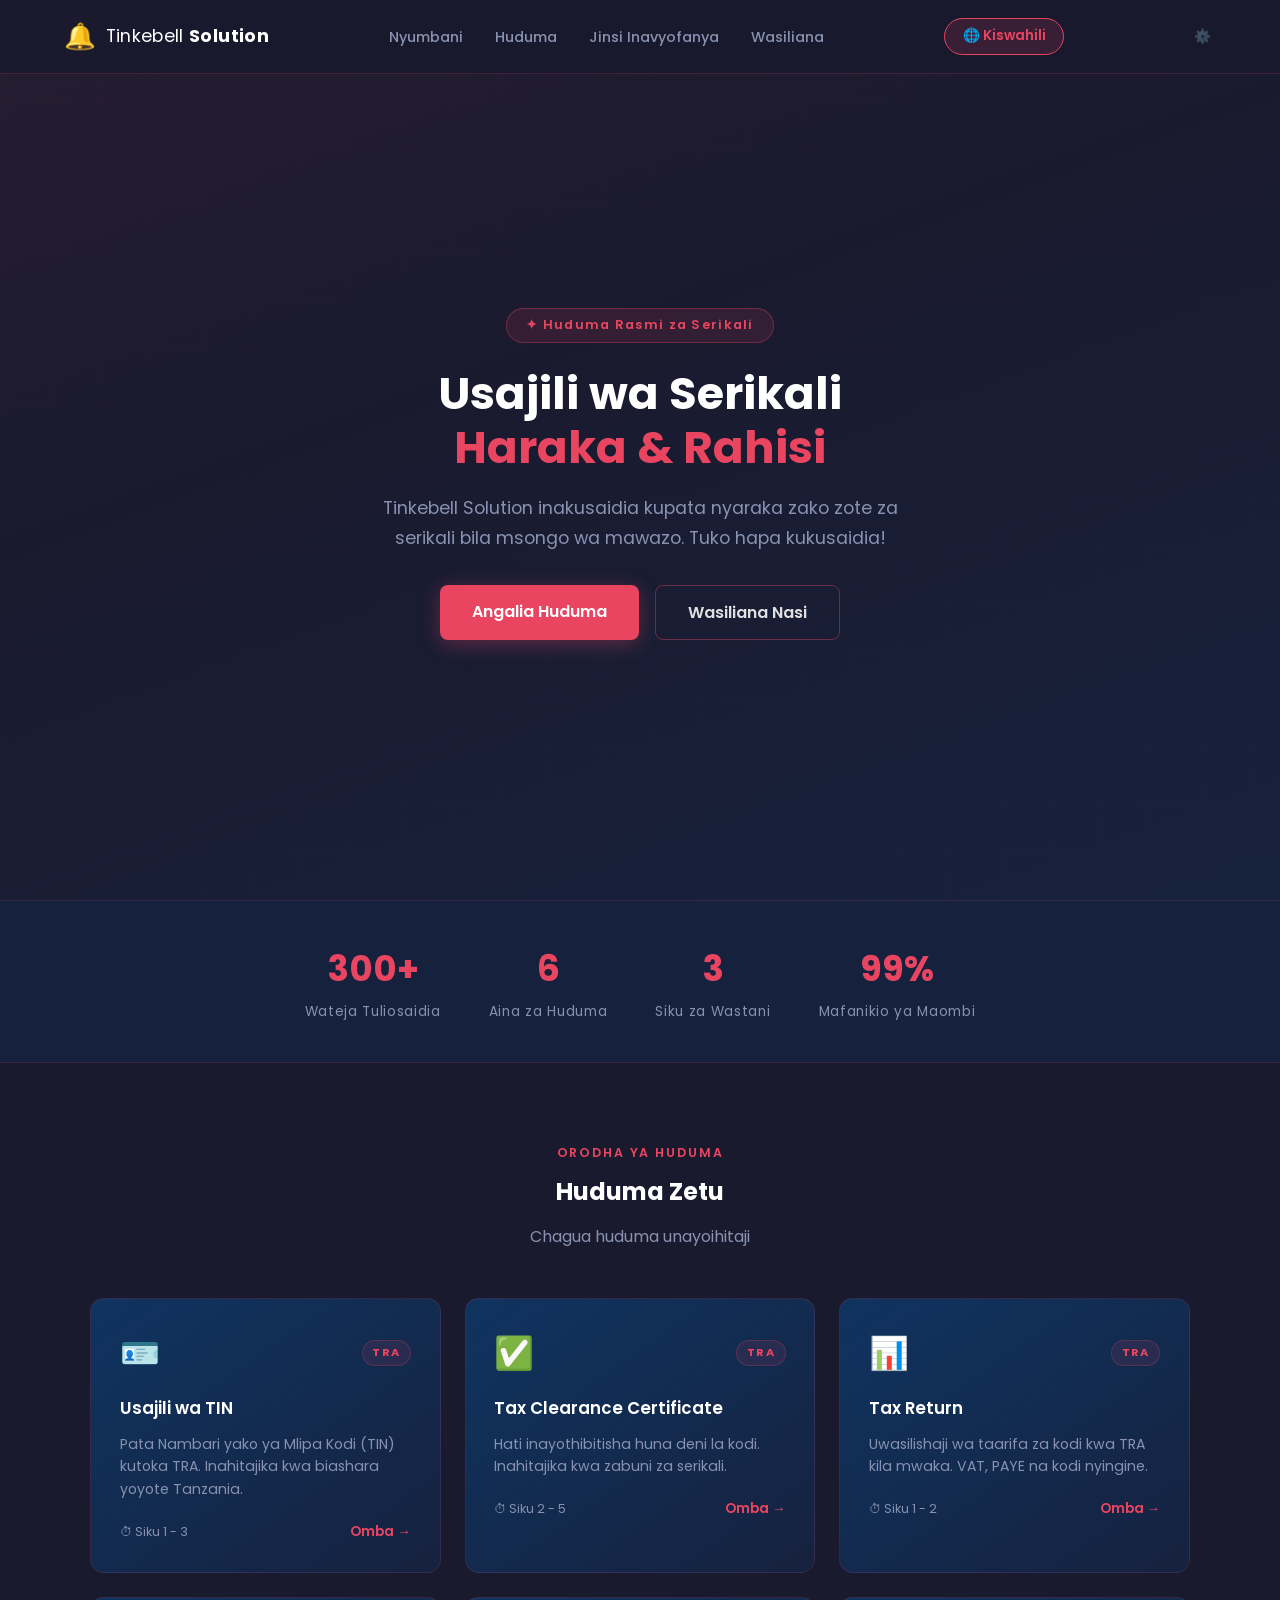
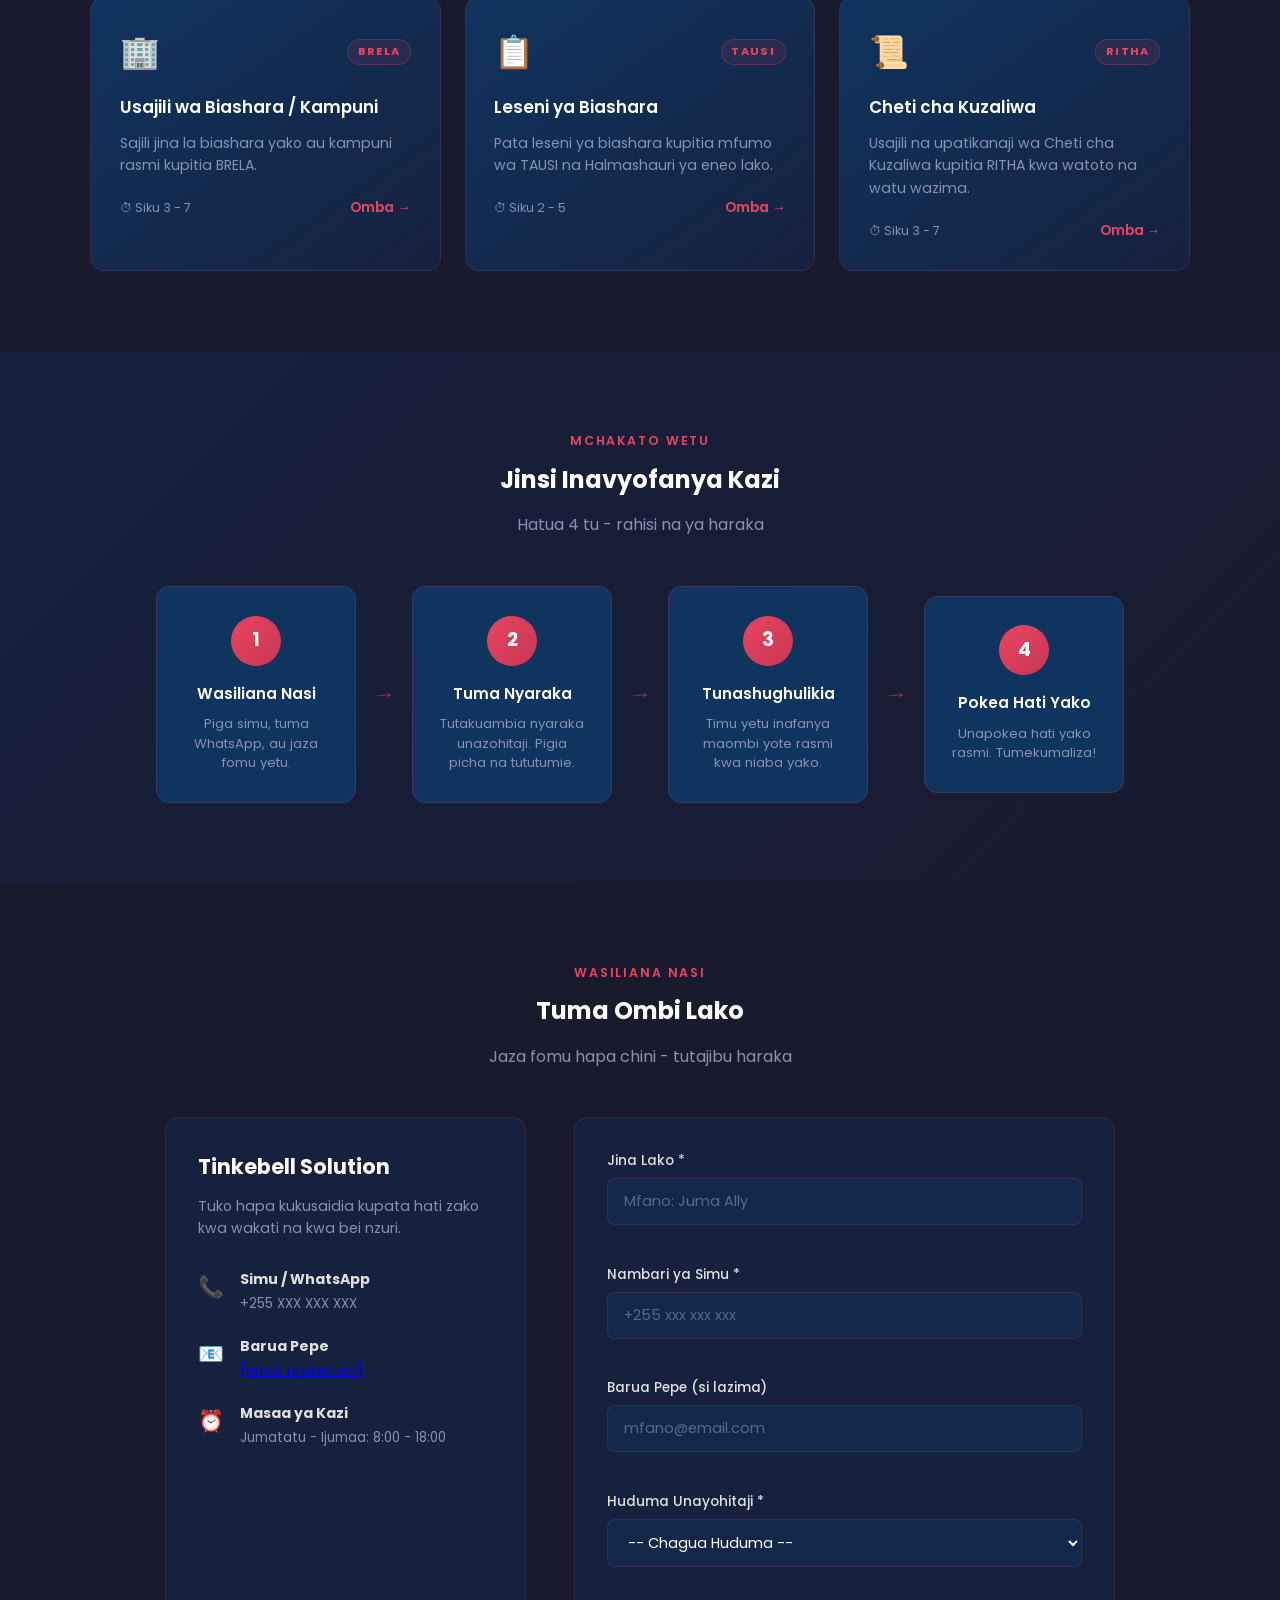
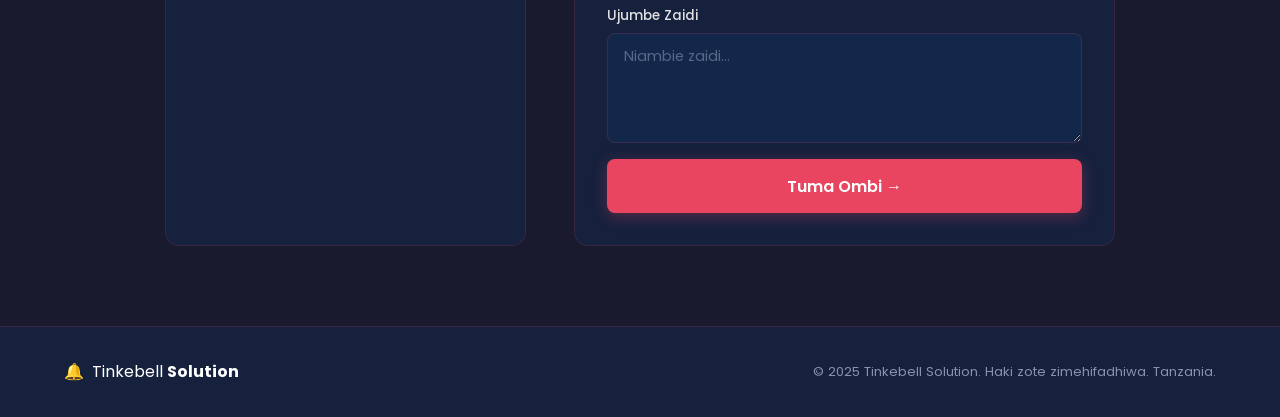
==== index.html @ 5e6b2fd1 "Tinkebell solution" ====
<!DOCTYPE html>
<html lang="sw">
<head>
<meta charset="UTF-8" />
<meta name="viewport" content="width=device-width, initial-scale=1.0" />
<title>Tinkebell Solution</title>

  <!-- Google Fonts - Fonts nzuri kutoka internet -->
  <link href="https://fonts.googleapis.com/css2?family=Poppins:wght@300;400;600;700&display=swap" rel="stylesheet" />

  <link rel="stylesheet" href="style.css" />
</head>
<body>

  <nav class="navbar">

    <div class="logo">
      <span class="logo-icon">🔔</span>
      <span class="logo-text">Tinkebell <strong>Solution</strong></span>
    </div>

    <ul class="nav-links">
      <li><a href="#home"     data-key="nav_home">Nyumbani</a></li>
      <li><a href="#services" data-key="nav_services">Huduma</a></li>
      <li><a href="#how"      data-key="nav_how">Jinsi Inavyofanya</a></li>
      <li><a href="#contact"  data-key="nav_contact">Wasiliana</a></li>
    </ul>

    <!-- Kitufe cha kubadilisha lugha Swahili / English -->
    <button class="lang-btn" id="langToggle" onclick="badilishaLugha()">
      🌐 Kiswahili
    </button>

    <!--
      Kiungo cha Admin
    -->
    <a href="admin/admin.html" class="admin-link" title="Admin">
      ⚙️
    </a>

  </nav>
  <!-- ================================================
       SEHEMU YA 2: HERO (Sehemu kuu ya juu - karibu)
  ================================================ -->
  <section class="hero" id="home">

    <p class="hero-badge" data-key="hero_badge">✦ Huduma Rasmi za Serikali</p>

    <h1 class="hero-title">
      <span data-key="hero_title1">Usajili wa Serikali</span><br />
      <span class="highlight" data-key="hero_title2">Haraka &amp; Rahisi</span>
    </h1>

    <p class="hero-desc" data-key="hero_desc">
      Tinkebell Solution inakusaidia kupata nyaraka zako zote za serikali
      bila msongo wa mawazo. Tuko hapa kukusaidia!
    </p>

    <div class="hero-buttons">
      <a href="#services" class="btn-main"    data-key="hero_btn1">Angalia Huduma</a>
      <a href="#contact"  class="btn-outline" data-key="hero_btn2">Wasiliana Nasi</a>
    </div>

  </section>


  <!-- ================================================
       SEHEMU YA 3: TAKWIMU (Nambari za uzoefu)
  ================================================ -->
  <div class="stats-bar">

    <div class="stat-item">
      <span class="stat-number">300+</span>
      <span class="stat-label" data-key="stat1">Wateja Tuliosaidia</span>
    </div>

    <div class="stat-item">
      <span class="stat-number">6</span>
      <span class="stat-label" data-key="stat2">Aina za Huduma</span>
    </div>

    <div class="stat-item">
      <span class="stat-number">3</span>
      <span class="stat-label" data-key="stat3">Siku za Wastani</span>
    </div>

    <div class="stat-item">
      <span class="stat-number">99%</span>
      <span class="stat-label" data-key="stat4">Mafanikio ya Maombi</span>
    </div>

  </div>


  <!-- ================================================
       SEHEMU YA 4: HUDUMA (Kadi 6 za huduma)
  ================================================ -->
  <section class="services-section" id="services">

    <!-- Kichwa cha sehemu -->
    <div class="section-header">
      <p class="section-tag"   data-key="services_tag">Orodha ya Huduma</p>
      <h2 class="section-title" data-key="services_title">Huduma Zetu</h2>
      <p class="section-sub"   data-key="services_sub">Chagua huduma unayoihitaji</p>
    </div>

    <!-- Gridi: Kadi 6 zinapanga katika safu -->
    <div class="cards-grid">

      <!-- KADI 1: TIN -->
      <div class="service-card">
        <div class="card-top">
          <span class="card-emoji">🪪</span>
          <span class="card-agency">TRA</span>
        </div>
        <h3 class="card-title" data-key="s1_title">Usajili wa TIN</h3>
        <p class="card-desc"   data-key="s1_desc">
          Pata Nambari yako ya Mlipa Kodi (TIN) kutoka TRA.
          Inahitajika kwa biashara yoyote Tanzania.
        </p>
        <div class="card-footer">
          <span class="card-time" data-key="s1_time">⏱ Siku 1 - 3</span>
          <a href="#contact" class="card-link" data-key="apply">Omba →</a>
        </div>
      </div>

      <!-- KADI 2: Tax Clearance -->
      <div class="service-card">
        <div class="card-top">
          <span class="card-emoji">✅</span>
          <span class="card-agency">TRA</span>
        </div>
        <h3 class="card-title" data-key="s2_title">Tax Clearance Certificate</h3>
        <p class="card-desc"   data-key="s2_desc">
          Hati inayothibitisha huna deni la kodi. Inahitajika
          kwa zabuni za serikali.
        </p>
        <div class="card-footer">
          <span class="card-time" data-key="s2_time">⏱ Siku 2 - 5</span>
          <a href="#contact" class="card-link" data-key="apply">Omba →</a>
        </div>
      </div>

      <!-- KADI 3: Tax Return -->
      <div class="service-card">
        <div class="card-top">
          <span class="card-emoji">📊</span>
          <span class="card-agency">TRA</span>
        </div>
        <h3 class="card-title" data-key="s3_title">Tax Return</h3>
        <p class="card-desc"   data-key="s3_desc">
          Uwasilishaji wa taarifa za kodi kwa TRA kila mwaka.
          VAT, PAYE na kodi nyingine.
        </p>
        <div class="card-footer">
          <span class="card-time" data-key="s3_time">⏱ Siku 1 - 2</span>
          <a href="#contact" class="card-link" data-key="apply">Omba →</a>
        </div>
      </div>

      <!-- KADI 4: BRELA -->
      <div class="service-card">
        <div class="card-top">
          <span class="card-emoji">🏢</span>
          <span class="card-agency">BRELA</span>
        </div>
        <h3 class="card-title" data-key="s4_title">Usajili wa Biashara / Kampuni</h3>
        <p class="card-desc"   data-key="s4_desc">
          Sajili jina la biashara yako au kampuni rasmi
          kupitia BRELA.
        </p>
        <div class="card-footer">
          <span class="card-time" data-key="s4_time">⏱ Siku 3 - 7</span>
          <a href="#contact" class="card-link" data-key="apply">Omba →</a>
        </div>
      </div>

      <!-- KADI 5: TAUSI -->
      <div class="service-card">
        <div class="card-top">
          <span class="card-emoji">📋</span>
          <span class="card-agency">TAUSI</span>
        </div>
        <h3 class="card-title" data-key="s5_title">Leseni ya Biashara</h3>
        <p class="card-desc"   data-key="s5_desc">
          Pata leseni ya biashara kupitia mfumo wa TAUSI
          na Halmashauri ya eneo lako.
        </p>
        <div class="card-footer">
          <span class="card-time" data-key="s5_time">⏱ Siku 2 - 5</span>
          <a href="#contact" class="card-link" data-key="apply">Omba →</a>
        </div>
      </div>

      <!-- KADI 6: RITHA -->
      <div class="service-card">
        <div class="card-top">
          <span class="card-emoji">📜</span>
          <span class="card-agency">RITHA</span>
        </div>
        <h3 class="card-title" data-key="s6_title">Cheti cha Kuzaliwa</h3>
        <p class="card-desc"   data-key="s6_desc">
          Usajili na upatikanaji wa Cheti cha Kuzaliwa
          kupitia RITHA kwa watoto na watu wazima.
        </p>
        <div class="card-footer">
          <span class="card-time" data-key="s6_time">⏱ Siku 3 - 7</span>
          <a href="#contact" class="card-link" data-key="apply">Omba →</a>
        </div>
      </div>

    </div>
    <!-- /GRIDI -->

  </section>
  <!-- ================================================
       SEHEMU YA 5: JINSI INAVYOFANYA KAZI (Hatua 4)
  ================================================ -->
  <section class="how-section" id="how">

    <div class="section-header">
      <p class="section-tag"    data-key="how_tag">Mchakato Wetu</p>
      <h2 class="section-title" data-key="how_title">Jinsi Inavyofanya Kazi</h2>
      <p class="section-sub"    data-key="how_sub">Hatua 4 tu - rahisi na ya haraka</p>
    </div>

    <!-- Hatua 4 zinaonyeshwa kwa mstari -->
    <div class="steps-grid">

      <div class="step-box">
        <div class="step-number">1</div>
        <h4 data-key="step1_title">Wasiliana Nasi</h4>
        <p  data-key="step1_desc">Piga simu, tuma WhatsApp, au jaza fomu yetu.</p>
      </div>

      <div class="step-arrow">→</div>

      <div class="step-box">
        <div class="step-number">2</div>
        <h4 data-key="step2_title">Tuma Nyaraka</h4>
        <p  data-key="step2_desc">Tutakuambia nyaraka unazohitaji. Pigia picha na tututumie.</p>
      </div>

      <div class="step-arrow">→</div>

      <div class="step-box">
        <div class="step-number">3</div>
        <h4 data-key="step3_title">Tunashughulikia</h4>
        <p  data-key="step3_desc">Timu yetu inafanya maombi yote rasmi kwa niaba yako.</p>
      </div>

      <div class="step-arrow">→</div>

      <div class="step-box">
        <div class="step-number">4</div>
        <h4 data-key="step4_title">Pokea Hati Yako</h4>
        <p  data-key="step4_desc">Unapokea hati yako rasmi. Tumekumaliza!</p>
      </div>

    </div>

  </section>
  <!-- ================================================
       SEHEMU YA 6: FOMU YA MAWASILIANO
       onsubmit - inaita function ya JavaScript
  ================================================ -->
  <section class="contact-section" id="contact">

    <div class="section-header">
      <p class="section-tag"    data-key="contact_tag">Wasiliana Nasi</p>
      <h2 class="section-title" data-key="contact_title">Tuma Ombi Lako</h2>
      <p class="section-sub"    data-key="contact_sub">Jaza fomu hapa chini - tutajibu haraka</p>
    </div>

    <div class="contact-wrapper">

      <!-- Taarifa za kampuni - upande wa kushoto -->
      <div class="contact-info">
        <h3 data-key="info_title">Tinkebell Solution</h3>
        <p  data-key="info_desc">Tuko hapa kukusaidia kupata hati zako kwa wakati na kwa bei nzuri.</p>

        <div class="info-item">
          <span class="info-icon">📞</span>
          <div>
            <strong data-key="phone_label">Simu / WhatsApp</strong>
            <p>+255 XXX XXX XXX</p>
          </div>
        </div>

        <div class="info-item">
          <span class="info-icon">📧</span>
          <div>
            <strong data-key="email_label">Barua Pepe</strong>
            <p><a href="/cdn-cgi/l/email-protection" class="__cf_email__" data-cfemail="f49d9a929bb4809d9a9f9196919898da979bda808e">[email&#160;protected]</a></p>
          </div>
        </div>

        <div class="info-item">
          <span class="info-icon">⏰</span>
          <div>
            <strong data-key="hours_label">Masaa ya Kazi</strong>
            <p data-key="hours_val">Jumatatu - Ijumaa: 8:00 - 18:00</p>
          </div>
        </div>

      </div>

      <form class="contact-form" id="contactForm" onsubmit="thibitishaFormu(event)">

        <!-- FIELD: Jina -->
        <div class="form-group">
          <label for="jina" data-key="form_name">Jina Lako *</label>
          <input type="text" id="jina" placeholder="Mfano: Juma Ally" />
          <!-- Span hii inaonyesha kosa kama jina halijajazwa -->
          <span class="error-msg" id="jina-error"></span>
        </div>

        <!-- FIELD: Simu -->
        <div class="form-group">
          <label for="simu" data-key="form_phone">Nambari ya Simu *</label>
          <input type="text" id="simu" placeholder="+255 xxx xxx xxx" />
          <span class="error-msg" id="simu-error"></span>
        </div>

        <!-- FIELD: Barua Pepe -->
        <div class="form-group">
          <label for="email" data-key="form_email">Barua Pepe (si lazima)</label>
          <input type="email" id="email" placeholder="mfano@email.com" />
          <span class="error-msg" id="email-error"></span>
        </div>

        <!-- FIELD: Chaguo la Huduma -->
        <div class="form-group">
          <label for="huduma" data-key="form_service">Huduma Unayohitaji *</label>
          <select id="huduma">
            <option value=""         data-key="form_select">-- Chagua Huduma --</option>
            <option value="tin"      data-key="opt1">Usajili wa TIN (TRA)</option>
            <option value="clear"    data-key="opt2">Tax Clearance Certificate</option>
            <option value="return"   data-key="opt3">Tax Return</option>
            <option value="brela"    data-key="opt4">Usajili wa Biashara (BRELA)</option>
            <option value="leseni"   data-key="opt5">Leseni ya Biashara (TAUSI)</option>
            <option value="kuzaliwa" data-key="opt6">Cheti cha Kuzaliwa (RITHA)</option>
          </select>
          <span class="error-msg" id="huduma-error"></span>
        </div>

        <!-- FIELD: Ujumbe zaidi (si lazima) -->
        <div class="form-group">
          <label for="ujumbe" data-key="form_msg">Ujumbe Zaidi</label>
          <textarea id="ujumbe" rows="4" placeholder="Niambie zaidi..."></textarea>
        </div>

        <!-- Kitufe cha kutuma -->
        <button type="submit" class="btn-submit" id="submitBtn" data-key="form_submit">
          Tuma Ombi →
        </button>

        <!-- Ujumbe wa mafanikio - unaonekana baada ya kutuma fomu vizuri -->
        <div class="success-msg" id="successMsg">
          <span>✅</span>
          <span data-key="success_msg">Asante! Tutawasiliana nawe hivi karibuni.</span>
        </div>

      </form>

    </div>

  </section>
  <!-- ================================================
       SEHEMU YA 7: FOOTER (Mwisho wa ukurasa)
  ================================================ -->
  <footer class="footer">

    <div class="footer-logo">
      <span>🔔</span>
      <span>Tinkebell <strong>Solution</strong></span>
    </div>

    <p class="footer-copy" data-key="footer_copy">
      © 2025 Tinkebell Solution. Haki zote zimehifadhiwa. Tanzania.
    </p>

  </footer>

  <script src="script.js"></script>

</body>
</html>
---- style.css ----
/* ------------------------------------------------
   SEHEMU 1: MIPANGILIO YA MSINGI (CSS Variables)
   Tunahifadhi rangi zetu hapa ili tunapo badilisha
   rangi moja, inabadilika kila mahali.
------------------------------------------------ */
:root {
  /* Rangi kuu za kampuni */
  --rangi-kuu:     #1a1a2e;   /* Navy nyeusi - background kuu */
  --rangi-kati:    #16213e;   /* Navy ya kati - maeneo mengine */
  --rangi-mwanga:  #0f3460;   /* Navy ya bluu - kadi na vitu */
  --rangi-dhahabu: #e94560;   /* Nyekundu-waridi - msisitizo/accent */
  --rangi-gold:    #f5a623;   /* Manjano dhahabu - highlights */
  --rangi-text:    #e0e0e0;   /* Kijivu-nyeupe - maandishi ya kawaida */
  --rangi-gray:    #8892b0;   /* Kijivu - maandishi ya sekondari */
  --rangi-white:   #ffffff;   /* Nyeupe kamili */

  /* Ukubwa wa fonti */
  --font-kubwa:  2.8rem;
  --font-kati:   1.5rem;
  --font-kawaida: 1rem;
  --font-ndogo:  0.85rem;
}
/* ------------------------------------------------
   SEHEMU 2: RESET 
------------------------------------------------ */
* {
  margin: 0;           
  padding: 0;        
  box-sizing: border-box; 
}

html {
  scroll-behavior: smooth;
}

body {
  font-family: 'Poppins', sans-serif; /* Font iliyoletwa kutoka Google */
  background-color: var(--rangi-kuu); /* Background nyeusi */
  color: var(--rangi-text);           /* Rangi ya maandishi */
  line-height: 1.6;                   /* Nafasi kati ya mistari */

  background-image:
    linear-gradient(rgba(233,69,96,0.03) 1px, transparent 1px),
    linear-gradient(90deg, rgba(233,69,96,0.03) 1px, transparent 1px);
  background-size: 50px 50px; /* Ukubwa wa gridi */
}

.navbar {
  position: fixed;    /* Inabaki sehemu moja - haifuati scroll */
  top: 0;             /* Juu kabisa */
  left: 0;
  right: 0;
  z-index: 1000;      /* Inakuwa juu ya vitu vingine vyote */

  display: flex;               /* Panga vitu kwa mstari mmoja */
  align-items: center;         /* Panga kati kwa wima */
  justify-content: space-between; /* Weka nafasi kati ya vitu */

  padding: 1rem 5%;            /* Nafasi ndani: juu/chini 1rem, pande 5% */
  background: rgba(26, 26, 46, 0.92); /* Background nusu-wazi */
  backdrop-filter: blur(12px); /* Ukungu nyuma ya navbar */
  border-bottom: 1px solid rgba(233,69,96,0.2); /* Mstari mwembamba chini */
}

/* Nembo - jina la kampuni */
.logo {
  display: flex;
  align-items: center;
  gap: 0.6rem;        /* Nafasi kati ya icon na maandishi */
}

.logo-icon {
  font-size: 1.6rem;
}

.logo-text {
  font-size: 1.1rem;
  color: var(--rangi-white);
  letter-spacing: 0.02em; /* Nafasi kidogo kati ya herufi */
}

/* Viungo vya navbar */
.nav-links {
  display: flex;
  list-style: none;  /* Futa alama za bullet */
  gap: 2rem;
}

.nav-links a {
  text-decoration: none;         /* Futa mstari chini ya viungo */
  color: var(--rangi-gray);
  font-size: 0.9rem;
  font-weight: 500;
  transition: color 0.3s ease;  /* Mabadiliko ya rangi polepole */
}

/* Wakati mtumiaji anaweka mkono juu ya kiungo */
.nav-links a:hover {
  color: var(--rangi-dhahabu);
}

/* Kitufe cha kubadilisha lugha */
.lang-btn {
  background: rgba(233,69,96,0.15); /* Background nyekundu hafifu */
  border: 1.5px solid var(--rangi-dhahabu);
  color: var(--rangi-dhahabu);
  padding: 0.45rem 1.1rem;
  border-radius: 20px;            /* Mviringo - inaonekana kama kitufe */
  cursor: pointer;                /* Mkono wa kubonyeza */
  font-size: 0.85rem;
  font-family: 'Poppins', sans-serif;
  font-weight: 600;
  transition: all 0.3s ease;
}

.lang-btn:hover {
  background: var(--rangi-dhahabu);
  color: var(--rangi-kuu);
}
/* ------------------------------------------------
   SEHEMU 4: HERO (Sehemu kuu ya juu)
------------------------------------------------ */
.hero {
  min-height: 100vh; /* Angalau urefu kamili wa skrini */
  display: flex;
  flex-direction: column;  /* Panga vitu chini kwa chini */
  align-items: center;     /* Kati kwa usawa */
  justify-content: center; /* Kati kwa wima */
  text-align: center;
  padding: 7rem 5% 4rem;  /* Juu zaidi (7rem) kwa sababu ya navbar */

  /* Gradient ya nyuma - kutoka juu kwenda chini */
  background: linear-gradient(
    160deg,
    rgba(233,69,96,0.06) 0%,
    var(--rangi-kuu) 40%,
    rgba(15,52,96,0.3) 100%
  );
}

/* Lebo ndogo ya juu */
.hero-badge {
  display: inline-block;
  background: rgba(233,69,96,0.12);
  border: 1px solid rgba(233,69,96,0.35);
  color: var(--rangi-dhahabu);
  padding: 0.4rem 1.2rem;
  border-radius: 999px;   /* Duara kamili - kama capsule */
  font-size: 0.8rem;
  font-weight: 600;
  letter-spacing: 0.1em;
  margin-bottom: 1.5rem;
}

/* Kichwa kikubwa */
.hero-title {
  font-size: var(--font-kubwa);
  font-weight: 700;
  line-height: 1.2;
  color: var(--rangi-white);
  margin-bottom: 1.2rem;
}

/* Maneno yenye rangi maalum (Haraka & Rahisi) */
.highlight {
  color: var(--rangi-dhahabu);
}

/* Maelezo mafupi chini ya kichwa */
.hero-desc {
  font-size: 1.1rem;
  color: var(--rangi-gray);
  max-width: 560px;       /* Usipite upana huu */
  margin-bottom: 2rem;
  line-height: 1.7;
}

/* Sanduku la vitufe viwili */
.hero-buttons {
  display: flex;
  gap: 1rem;
  flex-wrap: wrap;         /* Vitufe vipande tofauti kwenye simu ndogo */
  justify-content: center;
}

/* Kitufe kikuu - chenye rangi */
.btn-main {
  background: var(--rangi-dhahabu);
  color: var(--rangi-white);
  padding: 0.85rem 2rem;
  border-radius: 8px;
  text-decoration: none;
  font-weight: 600;
  font-size: 1rem;
  transition: all 0.3s ease;
  box-shadow: 0 4px 20px rgba(233,69,96,0.35);
}

.btn-main:hover {
  transform: translateY(-2px); /* Kitufe kinainuka kidogo */
  box-shadow: 0 8px 25px rgba(233,69,96,0.5);
}

/* Kitufe cha nje - hakina rangi ndani */
.btn-outline {
  background: transparent;
  color: var(--rangi-text);
  padding: 0.85rem 2rem;
  border-radius: 8px;
  text-decoration: none;
  font-weight: 600;
  font-size: 1rem;
  border: 1.5px solid rgba(233,69,96,0.4);
  transition: all 0.3s ease;
}

.btn-outline:hover {
  border-color: var(--rangi-dhahabu);
  color: var(--rangi-dhahabu);
}
/* ------------------------------------------------
   SEHEMU 5: STATS BAR (Ukanda wa nambari)
------------------------------------------------ */
.stats-bar {
  display: flex;
  justify-content: center;
  flex-wrap: wrap;
  gap: 3rem;
  padding: 2.5rem 5%;
  background: var(--rangi-kati);
  border-top: 1px solid rgba(233,69,96,0.15);
  border-bottom: 1px solid rgba(233,69,96,0.15);
}

.stat-item {
  text-align: center;
}

/* Nambari kubwa */
.stat-number {
  display: block;        /* Chukua mstari wake mwenyewe */
  font-size: 2.2rem;
  font-weight: 700;
  color: var(--rangi-dhahabu);
}

/* Maandishi chini ya nambari */
.stat-label {
  display: block;
  font-size: var(--font-ndogo);
  color: var(--rangi-gray);
  letter-spacing: 0.05em;
  margin-top: 0.2rem;
}
/* ------------------------------------------------
   SEHEMU 6: HUDUMA (Services Section)
------------------------------------------------ */
.services-section {
  padding: 5rem 5%;
  background: var(--rangi-kuu);
}

/* Kichwa cha kila sehemu */
.section-header {
  text-align: center;
  margin-bottom: 3rem;
}

/* Lebo ndogo ya rangi (mfano: "Orodha ya Huduma") */
.section-tag {
  font-size: 0.78rem;
  font-weight: 600;
  letter-spacing: 0.15em;
  color: var(--rangi-dhahabu);
  text-transform: uppercase; /* Herufi kubwa zote */
  margin-bottom: 0.6rem;
}

/* Kichwa kikubwa cha sehemu */
.section-title {
  font-size: var(--font-kati);
  font-weight: 700;
  color: var(--rangi-white);
  margin-bottom: 0.8rem;
}

/* Maelezo mafupi chini ya kichwa */
.section-sub {
  font-size: var(--font-kawaida);
  color: var(--rangi-gray);
}

/* Gridi ya kadi - zinapangwa kwa safu otomatiki */
.cards-grid {
  display: grid;
  /* auto-fill = jaza kadi nyingi iwezekanavyo
     minmax(280px, 1fr) = kila kadi angalau 280px, lakini ikua pamoja */
  grid-template-columns: repeat(auto-fill, minmax(280px, 1fr));
  gap: 1.5rem;              /* Nafasi kati ya kadi */
  max-width: 1100px;
  margin: 0 auto;           /* Kati ya ukurasa */
}

/* Kadi moja ya huduma */
.service-card {
  background: linear-gradient(145deg, var(--rangi-mwanga), var(--rangi-kati));
  border: 1px solid rgba(233,69,96,0.15);
  border-radius: 14px;
  padding: 1.8rem;
  transition: transform 0.3s ease, box-shadow 0.3s ease, border-color 0.3s ease;
  cursor: pointer;
}

/* Kadi inainuka wakati mkono unawekwa juu */
.service-card:hover {
  transform: translateY(-6px);
  box-shadow: 0 15px 40px rgba(0,0,0,0.4);
  border-color: rgba(233,69,96,0.4);
}

/* Sehemu ya juu ya kadi (emoji + jina la agency) */
.card-top {
  display: flex;
  align-items: center;
  justify-content: space-between;
  margin-bottom: 1rem;
}

.card-emoji {
  font-size: 2rem;
}

/* Jina la agency (TRA, BRELA, nk.) */
.card-agency {
  font-size: 0.7rem;
  font-weight: 700;
  letter-spacing: 0.12em;
  color: var(--rangi-dhahabu);
  background: rgba(233,69,96,0.1);
  border: 1px solid rgba(233,69,96,0.25);
  padding: 0.2rem 0.6rem;
  border-radius: 999px;
}

/* Jina la huduma */
.card-title {
  font-size: 1.05rem;
  font-weight: 600;
  color: var(--rangi-white);
  margin-bottom: 0.7rem;
}

/* Maelezo ya huduma */
.card-desc {
  font-size: 0.88rem;
  color: var(--rangi-gray);
  line-height: 1.6;
  margin-bottom: 1.3rem;
}

/* Sehemu ya chini ya kadi (muda + kiungo) */
.card-footer {
  display: flex;
  justify-content: space-between;
  align-items: center;
}

.card-time {
  font-size: 0.78rem;
  color: var(--rangi-gray);
}

/* Kiungo cha "Omba →" */
.card-link {
  text-decoration: none;
  color: var(--rangi-dhahabu);
  font-size: 0.85rem;
  font-weight: 600;
  transition: color 0.3s;
}

.card-link:hover {
  color: var(--rangi-white);
}
/* ------------------------------------------------
   SEHEMU 7: JINSI INAVYOFANYA KAZI (How It Works)
------------------------------------------------ */
.how-section {
  padding: 5rem 5%;
  /* Gradient tofauti kidogo ili iwe mwanga tofauti na sehemu nyingine */
  background: linear-gradient(135deg, var(--rangi-kati) 0%, var(--rangi-kuu) 100%);
}

/* Mstari wa hatua 4 */
.steps-grid {
  display: flex;
  align-items: center;
  justify-content: center;
  flex-wrap: wrap;   /* Kwenye simu ndogo zinashuka chini */
  gap: 1rem;
  max-width: 1000px;
  margin: 0 auto;
}

/* Kila sanduku la hatua */
.step-box {
  background: var(--rangi-mwanga);
  border: 1px solid rgba(233,69,96,0.2);
  border-radius: 14px;
  padding: 1.8rem 1.5rem;
  text-align: center;
  max-width: 200px;
  flex: 1;           /* Kila sanduku linachukua nafasi sawasawa */
  min-width: 150px;
}

/* Nambari ya hatua - mduara */
.step-number {
  width: 50px;
  height: 50px;
  border-radius: 50%;     /* Inafanya mduara */
  background: linear-gradient(135deg, var(--rangi-dhahabu), #c73652);
  color: var(--rangi-white);
  font-weight: 700;
  font-size: 1.2rem;
  display: flex;
  align-items: center;
  justify-content: center;
  margin: 0 auto 1rem;
}

.step-box h4 {
  font-size: 0.95rem;
  font-weight: 600;
  color: var(--rangi-white);
  margin-bottom: 0.5rem;
}

.step-box p {
  font-size: 0.82rem;
  color: var(--rangi-gray);
  line-height: 1.5;
}

/* Mishale kati ya hatua */
.step-arrow {
  font-size: 1.5rem;
  color: rgba(233,69,96,0.5);
  font-weight: 700;
}
/* ------------------------------------------------
   SEHEMU 8: FOMU YA MAWASILIANO
------------------------------------------------ */
.contact-section {
  padding: 5rem 5%;
  background: var(--rangi-kuu);
}

/* Sanduku linaloshikilia taarifa na fomu */
.contact-wrapper {
  display: grid;
  /* Mgawanyo wa gridi: 1fr na 1.5fr - fomu ni pana zaidi */
  grid-template-columns: 1fr 1.5fr;
  gap: 3rem;
  max-width: 950px;
  margin: 0 auto;
}

/* Upande wa kushoto - taarifa za kampuni */
.contact-info {
  background: var(--rangi-kati);
  border: 1px solid rgba(233,69,96,0.15);
  border-radius: 14px;
  padding: 2rem;
}

.contact-info h3 {
  font-size: 1.3rem;
  font-weight: 700;
  color: var(--rangi-white);
  margin-bottom: 0.7rem;
}

.contact-info > p {
  font-size: 0.88rem;
  color: var(--rangi-gray);
  line-height: 1.6;
  margin-bottom: 1.8rem;
}

/* Kila kipande cha taarifa (simu, email, nk.) */
.info-item {
  display: flex;
  gap: 1rem;
  align-items: flex-start;
  margin-bottom: 1.3rem;
}

.info-icon {
  font-size: 1.3rem;
  margin-top: 0.1rem;
}

.info-item strong {
  display: block;
  font-size: 0.88rem;
  color: var(--rangi-text);
  margin-bottom: 0.15rem;
}

.info-item p {
  font-size: 0.83rem;
  color: var(--rangi-gray);
}

/* ---- FOMU ---- */
.contact-form {
  background: var(--rangi-kati);
  border: 1px solid rgba(233,69,96,0.15);
  border-radius: 14px;
  padding: 2rem;
  display: flex;
  flex-direction: column;
  gap: 1rem;
}

/* Kila kikundi cha field (label + input + error) */
.form-group {
  display: flex;
  flex-direction: column;
  gap: 0.4rem;
}

/* Lebo za fomu */
.form-group label {
  font-size: 0.85rem;
  color: var(--rangi-text);
  font-weight: 500;
}

/* Input fields - text, email */
.form-group input,
.form-group select,
.form-group textarea {
  background: rgba(15, 52, 96, 0.4);  /* Background ya bluu hafifu */
  border: 1.5px solid rgba(233,69,96,0.18);
  border-radius: 8px;
  padding: 0.75rem 1rem;
  color: var(--rangi-white);
  font-family: 'Poppins', sans-serif;
  font-size: 0.9rem;
  outline: none;                       /* Futa mstari wa browser */
  transition: border-color 0.3s ease;
}

/* Placeholder (maandishi ya kuonyesha mfano) */
.form-group input::placeholder,
.form-group textarea::placeholder {
  color: rgba(136,146,176,0.6);
}

/* Rangi inabadilika mtumiaji anapobonyeza field */
.form-group input:focus,
.form-group select:focus,
.form-group textarea:focus {
  border-color: var(--rangi-dhahabu);
}

/* Select dropdown */
.form-group select option {
  background: var(--rangi-kati);
  color: var(--rangi-white);
}

/* Textarea - hakuna kunyoosha kwa usawa */
.form-group textarea {
  resize: vertical;
  min-height: 90px;
}

/* Maandishi ya kosa - nyekundu */
.error-msg {
  font-size: 0.78rem;
  color: #ff6b6b;   /* Nyekundu ya makosa */
  font-weight: 500;
  min-height: 1rem; /* Huhifadhi nafasi hata kama haionekani */
}

/* Kitufe cha kutuma fomu */
.btn-submit {
  background: var(--rangi-dhahabu);
  color: var(--rangi-white);
  border: none;
  padding: 0.9rem;
  border-radius: 8px;
  font-size: 1rem;
  font-family: 'Poppins', sans-serif;
  font-weight: 600;
  cursor: pointer;
  transition: all 0.3s ease;
  box-shadow: 0 4px 15px rgba(233,69,96,0.3);
}

.btn-submit:hover {
  transform: translateY(-2px);
  box-shadow: 0 8px 25px rgba(233,69,96,0.5);
}

/* Hali ya kitufe kinachofanya kazi */
.btn-submit:disabled {
  opacity: 0.7;
  cursor: not-allowed;
}

/* Ujumbe wa mafanikio - unaficha kwa default */
.success-msg {
  display: none;          /* Haionekani mpaka JS iionyeshe */
  align-items: center;
  gap: 0.7rem;
  background: rgba(34, 197, 94, 0.12); /* Kijani hafifu */
  border: 1px solid rgba(34, 197, 94, 0.3);
  border-radius: 8px;
  padding: 1rem;
  font-size: 0.9rem;
  color: #4ade80;         /* Kijani */
  font-weight: 500;
}

/* Wakati JS inabadilisha display kuwa flex */
.success-msg.inaonyesha {
  display: flex;
}

/* Field iliyokuwa na kosa - mstari mwekundu */
.field-kosa {
  border-color: #ff6b6b !important; /* !important inashinda mipangilio mingine */
}

/* Field nzuri - mstari wa kijani */
.field-sawa {
  border-color: #4ade80 !important;
}
/* ------------------------------------------------
   SEHEMU 9: FOOTER (Chini ya ukurasa)
------------------------------------------------ */
.footer {
  background: var(--rangi-kati);
  border-top: 1px solid rgba(233,69,96,0.15);
  padding: 2rem 5%;
  display: flex;
  justify-content: space-between;
  align-items: center;
  flex-wrap: wrap;
  gap: 1rem;
}

.footer-logo {
  display: flex;
  align-items: center;
  gap: 0.5rem;
  font-size: 1rem;
  color: var(--rangi-white);
}

.footer-copy {
  font-size: 0.82rem;
  color: var(--rangi-gray);
}

/* ------------------------------------------------
   SEHEMU 10: RESPONSIVE DESIGN

   @media - unasema "kama skrini ni ndogo kuliko Xpx,
   tumia mipangilio hii badala"
------------------------------------------------ */

/* Kwa simu za kati (chini ya 768px) */
@media (max-width: 768px) {

  /* Ficha viungo vya navbar kwenye simu ndogo */
  .nav-links {
    display: none;
  }

  /* Kichwa kidogo zaidi */
  .hero-title {
    font-size: 2rem;
  }

  /* Fomu ishuke chini (si pamoja) */
  .contact-wrapper {
    grid-template-columns: 1fr;
  }

  /* Hatua zishuke chini */
  .steps-grid {
    flex-direction: column;
    align-items: center;
  }

  /* Ficha mishale kwenye simu */
  .step-arrow {
    transform: rotate(90deg);
  }

  .footer {
    flex-direction: column;
    text-align: center;
  }
}

/* Kwa simu ndogo sana (chini ya 480px) */
@media (max-width: 480px) {
  .stats-bar {
    gap: 1.5rem;
  }

  .hero-buttons {
    flex-direction: column;
    align-items: center;
  }
}
/* ================================================
   ADMIN LINK - Kiungo kidogo 
   ================================================ */
.admin-link {
  color: var(--text-light);
  font-size: 0.85rem;
  opacity: 0.35; /* Transparent sana */
  text-decoration: none;
  padding: 0.3rem;
  border-radius: 6px;
  transition: opacity 0.2s, color 0.2s;
  margin-left: 0.3rem;
}

.admin-link:hover {
  opacity: 1;
  color: var(--bluu);
  background: var(--bluu-light);
}
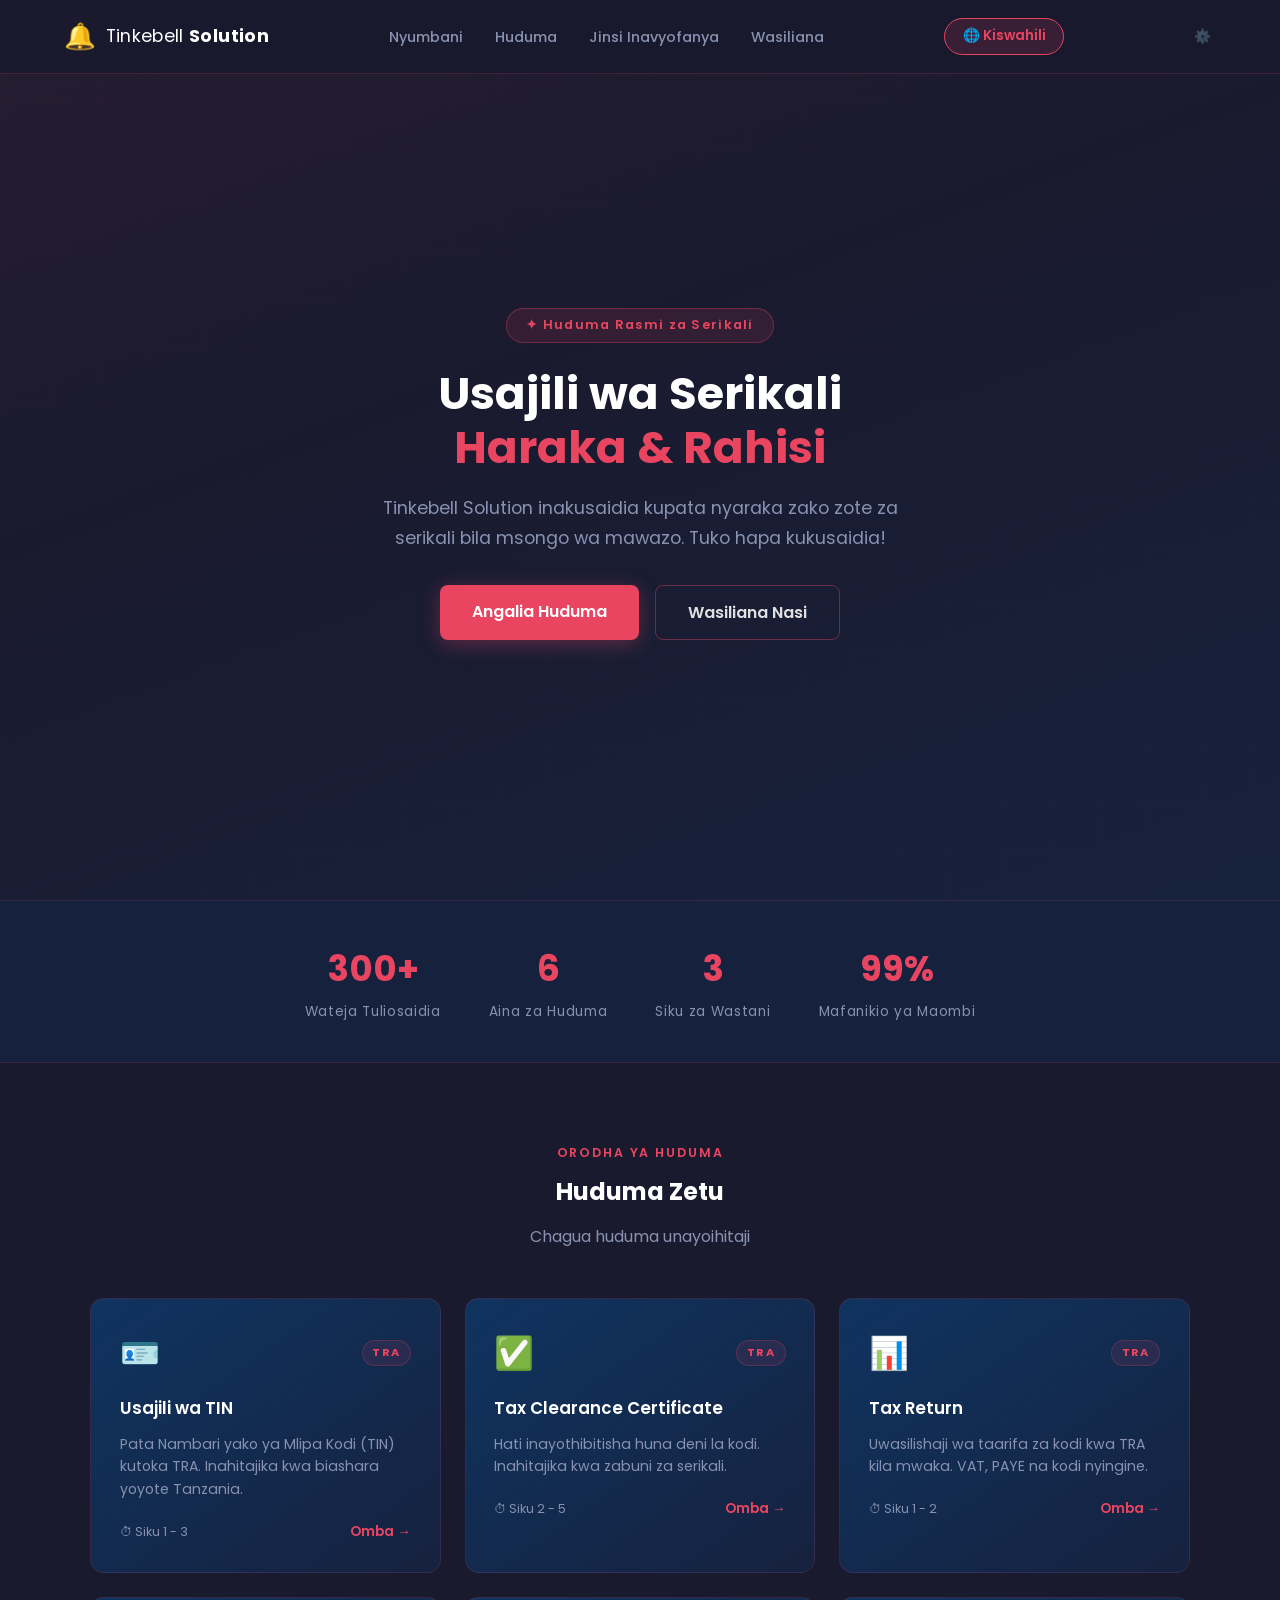
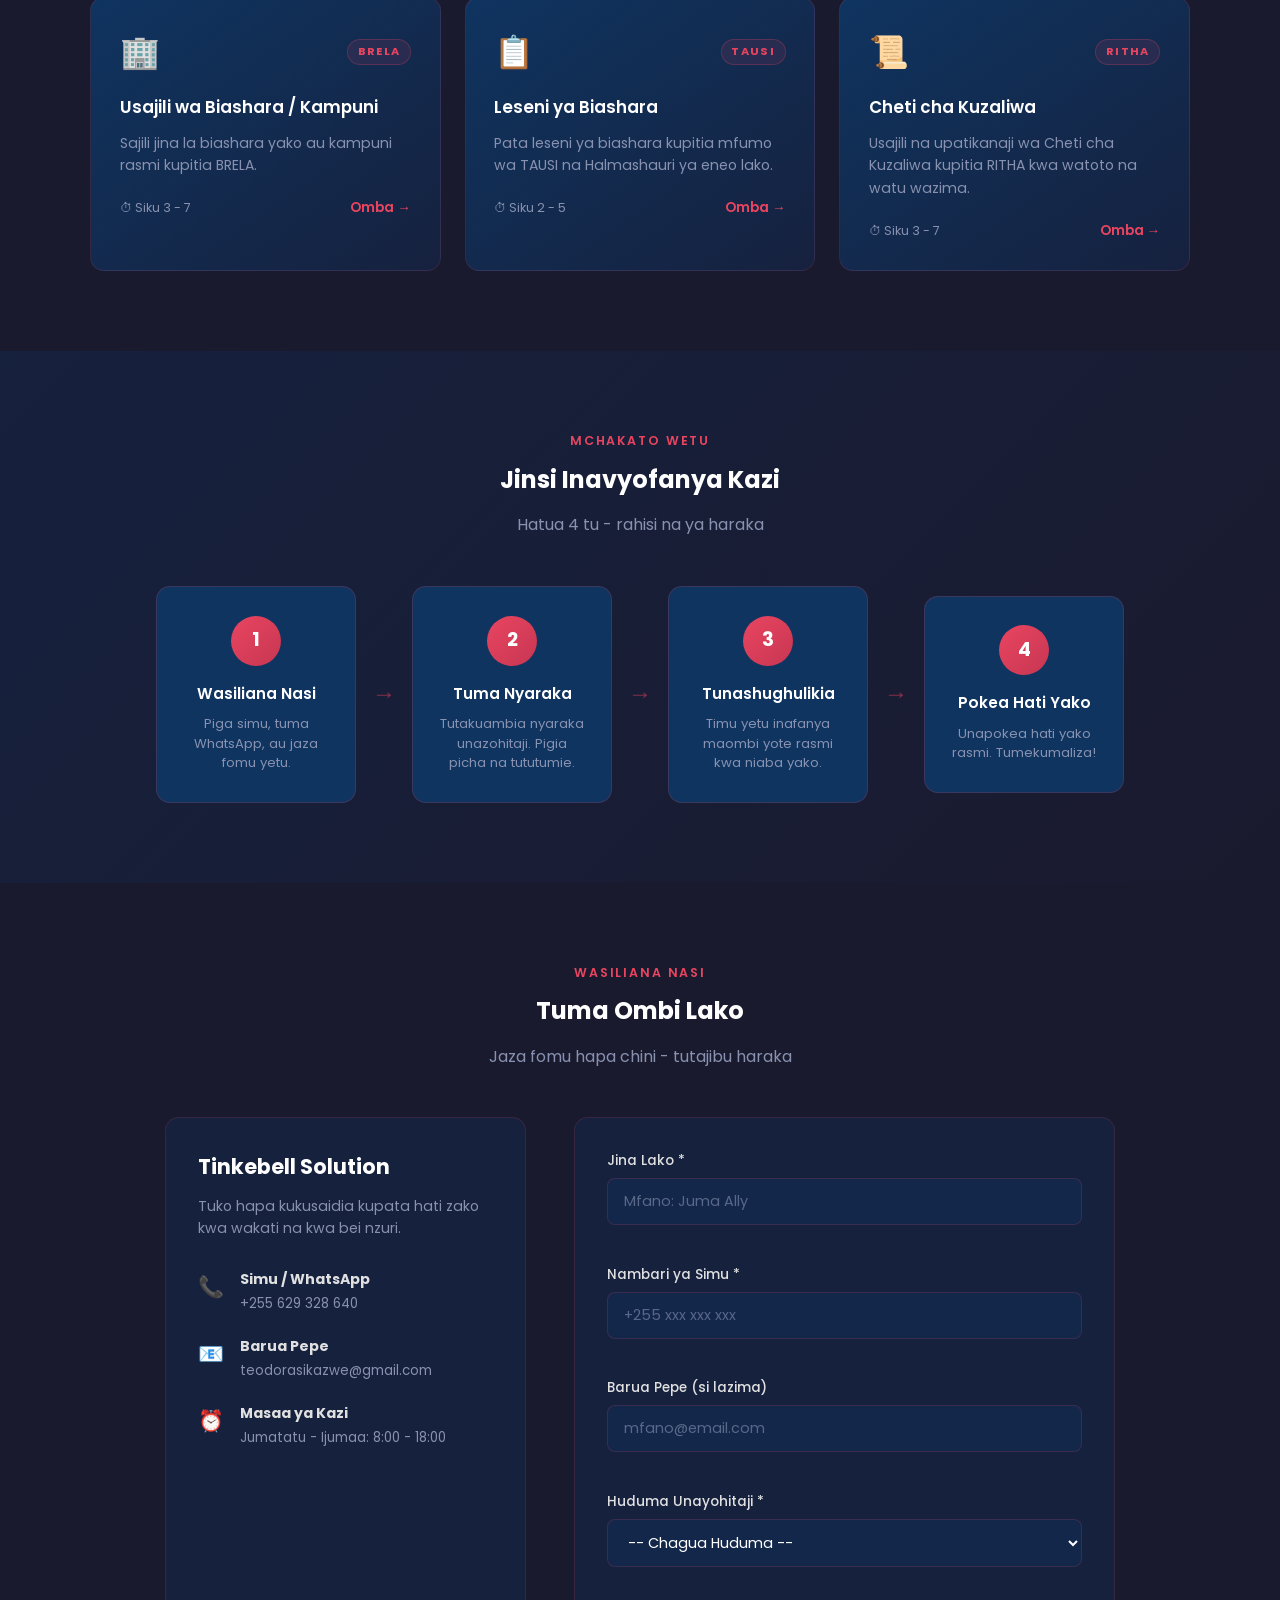
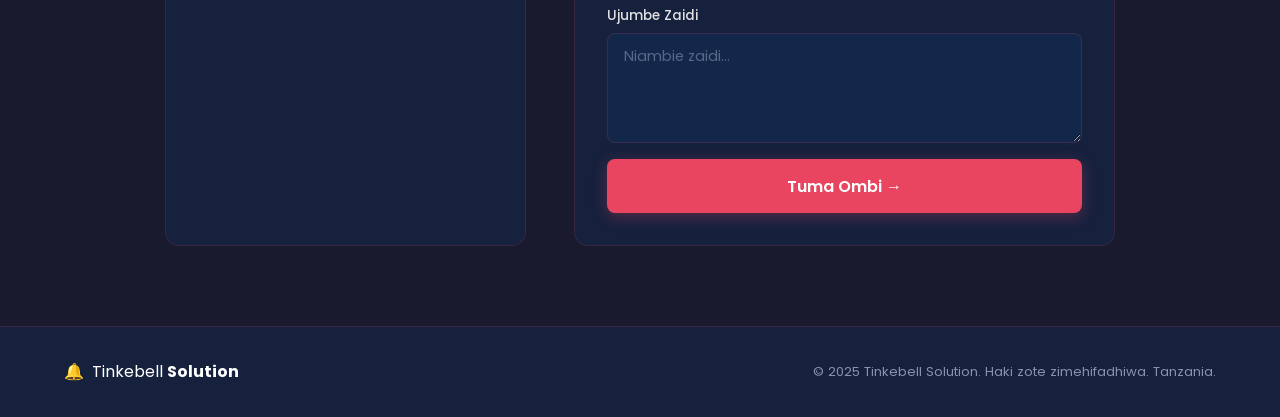
==== commit 8334a424: "fix: simple configuration" ====
--- a/index.html
+++ b/index.html
@@ -283,7 +283,7 @@
           <span class="info-icon">📞</span>
           <div>
             <strong data-key="phone_label">Simu / WhatsApp</strong>
-            <p>+255 XXX XXX XXX</p>
+            <p>+255 629 328 640</p>
           </div>
         </div>
 
@@ -291,7 +291,7 @@
           <span class="info-icon">📧</span>
           <div>
             <strong data-key="email_label">Barua Pepe</strong>
-            <p><a href="/cdn-cgi/l/email-protection" class="__cf_email__" data-cfemail="f49d9a929bb4809d9a9f9196919898da979bda808e">[email&#160;protected]</a></p>
+            <p>teodorasikazwe@gmail.com</p>
           </div>
         </div>
 
@@ -299,7 +299,7 @@
           <span class="info-icon">⏰</span>
           <div>
             <strong data-key="hours_label">Masaa ya Kazi</strong>
-            <p data-key="hours_val">Jumatatu - Ijumaa: 8:00 - 18:00</p>
+            <p data-key="hours_val">Jumatatu - Ijumaa: 24/7</p>
           </div>
         </div>
 
